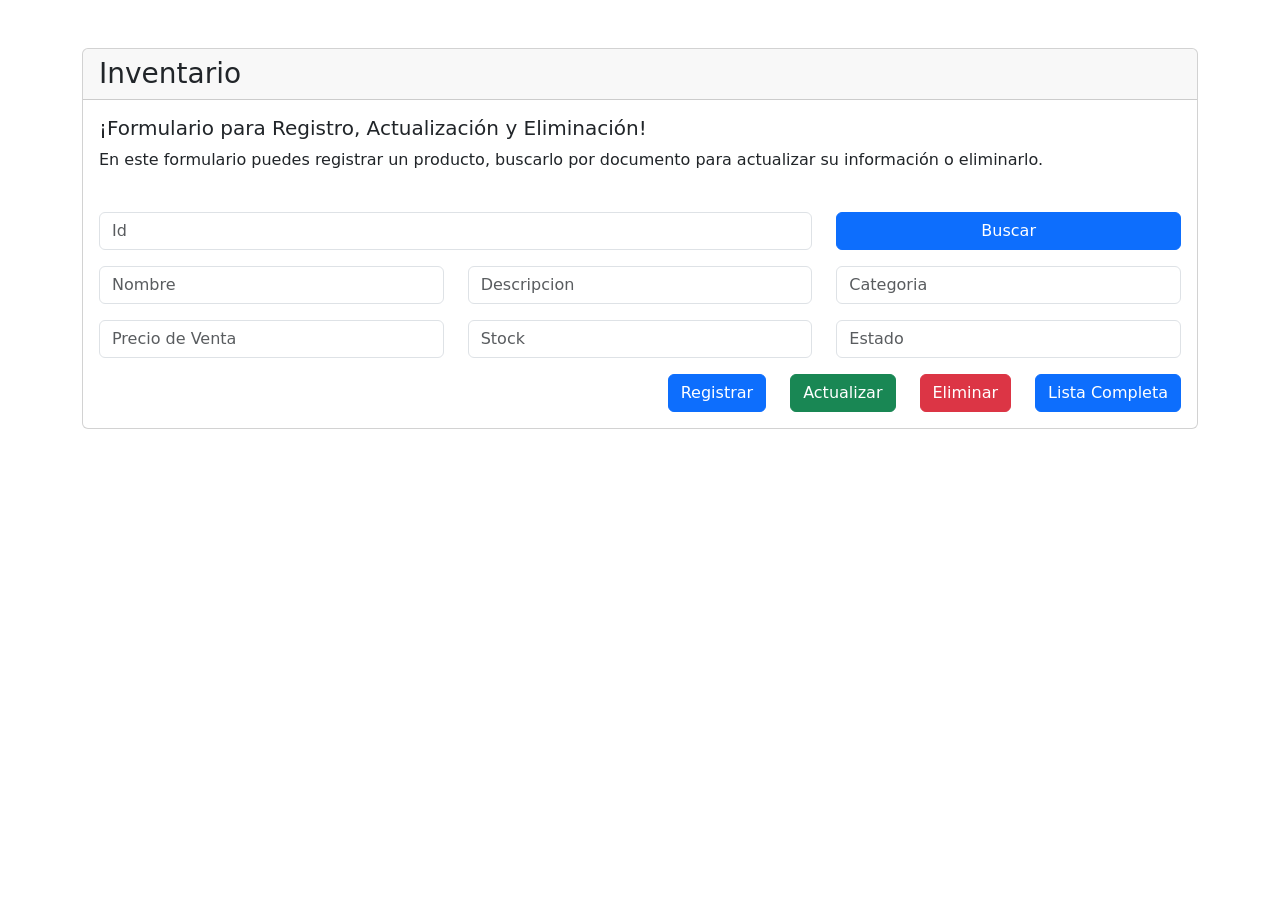
==== inventario/inventario.html @ d582d675 "Index inicial organizado y modificado" ====
<!DOCTYPE html>
<html lang="en">

<head>
    <meta charset="UTF-8">
    <meta name="viewport" content="width=device-width, initial-scale=1.0">
    <link href="https://cdn.jsdelivr.net/npm/bootstrap@5.3.3/dist/css/bootstrap.min.css" rel="stylesheet"
        integrity="sha384-QWTKZyjpPEjISv5WaRU9OFeRpok6YctnYmDr5pNlyT2bRjXh0JMhjY6hW+ALEwIH" crossorigin="anonymous">
    <title>Inventario</title>
</head>
<body>
    <script src="inventario.js"></script>
    <div class="container mt-5" id="informacion">
        <div class="card">
            <h3 class="card-header">Inventario</h3>
            <div class="card-body">
                <h5 class="card-title">¡Formulario para Registro, Actualización y Eliminación!</h5>
                <p class="card-text">
                    En este formulario puedes registrar un producto, buscarlo por documento para
                    actualizar su información o eliminarlo.
                </p><br>
                <form>
                    <div class="row justify-content-end">
                        <div class="col-md-8 mb-3">
                            <input type="number" class="form-control" id="id" placeholder="Id" min="1" required>
                        </div>
                        <div class="col-md-4 mb-3">
                            <input type="button" class="btn btn-primary w-100" value="Buscar" onclick="obtenerProducto()">
                        </div>
                    </div>
                    <div class="row">
                        <div class="col-md-4 mb-3">
                            <input type="text" class="form-control" id="nombre" placeholder="Nombre" required="Teléfono" required>
                            
                        </div>
                        <div class="col-md-4 mb-3">
                            <input type="text" class="form-control" id="descripcion" placeholder="Descripcion"> 
                        </div>
                            <div class="col-md-4 mb-3">
                                <input type="text" class="form-control" id="categoria" placeholder="Categoria"  required>
                            </div>
                            <div class="col-md-4 mb-3">
                                <input type="number" class="form-control" id="precioVenta" placeholder="Precio de Venta" min="1" required>
                            </div>
                            <div class="col-md-4 mb-3">
                                <input type="number" class="form-control" id="stockActual" placeholder="Stock" min="1" required>
                            </div>
                            <div class="col-md-4 mb-3">
                                <input type="text" class="form-control" id="estado" placeholder="Estado"  required>
                            </div>
                    </div>
                        
                            
                            
                        
                        
                        <div class="row justify-content-end">
                            <div class="col-md-auto">
                                <input type="button" class="btn btn-primary" value="Registrar" onclick="registrarProducto()">
                            </div>
                            <div class="col-md-auto">
                                <input type="button" class="btn btn-success" value="Actualizar" onclick="actualizarProducto()">
                            </div>
                            <div class="col-md-auto">
                                <input type="button" class="btn btn-danger" value="Eliminar" onclick="eliminarProducto()">
                            </div>
                            <div class="col-md-auto">
                                <input type="button" class="btn btn-primary" value="Lista Completa" onclick="obtenerListaProductos()">
                            </div>
                        </div>
                </form>
            </div>
        </div>
    </div>
</body>

</html>
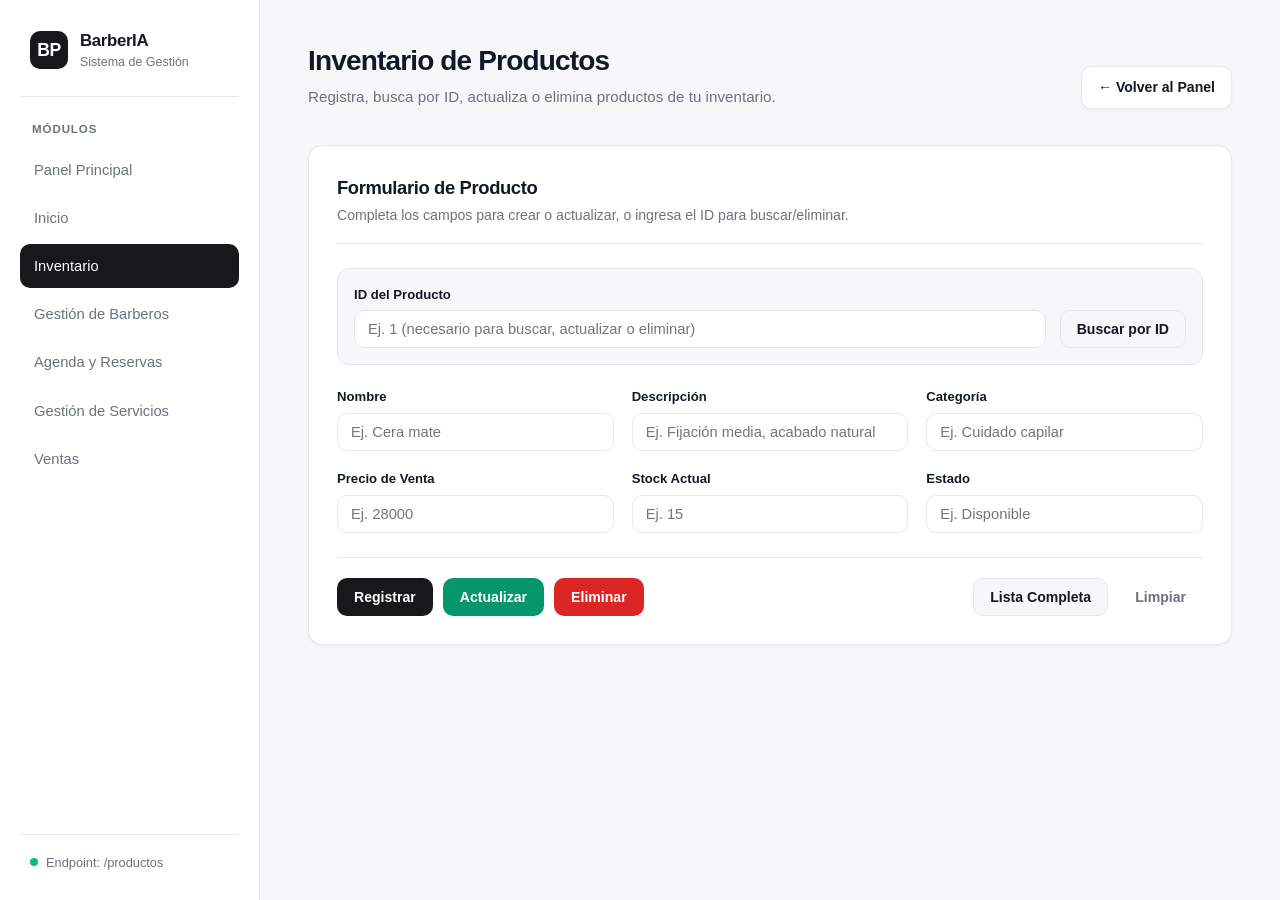
==== commit 785803a5: "frontend inventario hecho" ====
--- a/inventario/inventario.html
+++ b/inventario/inventario.html
@@ -1,77 +1,125 @@
 <!DOCTYPE html>
-<html lang="en">
-
+<html lang="es">
 <head>
-    <meta charset="UTF-8">
-    <meta name="viewport" content="width=device-width, initial-scale=1.0">
-    <link href="https://cdn.jsdelivr.net/npm/bootstrap@5.3.3/dist/css/bootstrap.min.css" rel="stylesheet"
-        integrity="sha384-QWTKZyjpPEjISv5WaRU9OFeRpok6YctnYmDr5pNlyT2bRjXh0JMhjY6hW+ALEwIH" crossorigin="anonymous">
-    <title>Inventario</title>
+  <meta charset="UTF-8" />
+  <meta name="viewport" content="width=device-width, initial-scale=1.0" />
+  <title>BarberIA — Inventario</title>
+  <link rel="stylesheet" href="/styles.css" />
+  <link rel="stylesheet" href="/inventario/inventario.css" />
 </head>
 <body>
-    <script src="inventario.js"></script>
-    <div class="container mt-5" id="informacion">
-        <div class="card">
-            <h3 class="card-header">Inventario</h3>
-            <div class="card-body">
-                <h5 class="card-title">¡Formulario para Registro, Actualización y Eliminación!</h5>
-                <p class="card-text">
-                    En este formulario puedes registrar un producto, buscarlo por documento para
-                    actualizar su información o eliminarlo.
-                </p><br>
-                <form>
-                    <div class="row justify-content-end">
-                        <div class="col-md-8 mb-3">
-                            <input type="number" class="form-control" id="id" placeholder="Id" min="1" required>
-                        </div>
-                        <div class="col-md-4 mb-3">
-                            <input type="button" class="btn btn-primary w-100" value="Buscar" onclick="obtenerProducto()">
-                        </div>
-                    </div>
-                    <div class="row">
-                        <div class="col-md-4 mb-3">
-                            <input type="text" class="form-control" id="nombre" placeholder="Nombre" required="Teléfono" required>
-                            
-                        </div>
-                        <div class="col-md-4 mb-3">
-                            <input type="text" class="form-control" id="descripcion" placeholder="Descripcion"> 
-                        </div>
-                            <div class="col-md-4 mb-3">
-                                <input type="text" class="form-control" id="categoria" placeholder="Categoria"  required>
-                            </div>
-                            <div class="col-md-4 mb-3">
-                                <input type="number" class="form-control" id="precioVenta" placeholder="Precio de Venta" min="1" required>
-                            </div>
-                            <div class="col-md-4 mb-3">
-                                <input type="number" class="form-control" id="stockActual" placeholder="Stock" min="1" required>
-                            </div>
-                            <div class="col-md-4 mb-3">
-                                <input type="text" class="form-control" id="estado" placeholder="Estado"  required>
-                            </div>
-                    </div>
-                        
-                            
-                            
-                        
-                        
-                        <div class="row justify-content-end">
-                            <div class="col-md-auto">
-                                <input type="button" class="btn btn-primary" value="Registrar" onclick="registrarProducto()">
-                            </div>
-                            <div class="col-md-auto">
-                                <input type="button" class="btn btn-success" value="Actualizar" onclick="actualizarProducto()">
-                            </div>
-                            <div class="col-md-auto">
-                                <input type="button" class="btn btn-danger" value="Eliminar" onclick="eliminarProducto()">
-                            </div>
-                            <div class="col-md-auto">
-                                <input type="button" class="btn btn-primary" value="Lista Completa" onclick="obtenerListaProductos()">
-                            </div>
-                        </div>
-                </form>
-            </div>
+
+  <!-- Barra lateral -->
+  <aside class="sidebar">
+    <div>
+      <div class="brand">
+        <div class="brand-icon">BP</div>
+        <div class="brand-text">
+          <h1>BarberIA</h1>
+          <span>Sistema de Gestión</span>
         </div>
+      </div>
+
+      <p class="nav-label">Módulos</p>
+      <ul class="nav-list">
+        <li><a href="/index.html" class="nav-link">Panel Principal</a></li>
+        <li><a href="inicio.html" class="nav-link">Inicio</a></li>
+        <li><a href="/inventario/inventario.html" class="nav-link active">Inventario</a></li>
+        <li><a href="barberos.html" class="nav-link">Gestión de Barberos</a></li>
+        <li><a href="agenda.html" class="nav-link">Agenda y Reservas</a></li>
+        <li><a href="servicios.html" class="nav-link">Gestión de Servicios</a></li>
+        <li><a href="ventas.html" class="nav-link">Ventas</a></li>
+      </ul>
     </div>
+
+    <div class="sidebar-footer">
+      <span class="status-dot online"></span>
+      <span>Endpoint: /productos</span>
+    </div>
+  </aside>
+
+  <!-- Contenido principal -->
+  <main class="main-content">
+    <header class="topbar">
+      <div>
+        <h2>Inventario de Productos</h2>
+        <p>Registra, busca por ID, actualiza o elimina productos de tu inventario.</p>
+      </div>
+      <a href="/index.html" class="btn-outline">← Volver al Panel</a>
+    </header>
+
+    <!-- Tarjeta del Formulario CRUD -->
+    <section class="panel-card">
+      <div class="panel-header">
+        <div>
+          <h3>Formulario de Producto</h3>
+          <p>Completa los campos para crear o actualizar, o ingresa el ID para buscar/eliminar.</p>
+        </div>
+      </div>
+
+      <form id="formInventario" onsubmit="return false;">
+        <!-- Búsqueda por ID -->
+        <div class="search-row">
+          <div class="form-group">
+            <label for="id">ID del Producto</label>
+            <input type="number" id="id" min="1" placeholder="Ej. 1 (necesario para buscar, actualizar o eliminar)" />
+          </div>
+          <div class="search-action">
+            <button type="button" class="btn-secondary" onclick="obtenerProducto()">Buscar por ID</button>
+          </div>
+        </div>
+
+        <!-- Campos del producto -->
+        <div class="form-grid">
+          <div class="form-group">
+            <label for="nombre">Nombre</label>
+            <input type="text" id="nombre" placeholder="Ej. Cera mate" required />
+          </div>
+
+          <div class="form-group">
+            <label for="descripcion">Descripción</label>
+            <input type="text" id="descripcion" placeholder="Ej. Fijación media, acabado natural" required />
+          </div>
+
+          <div class="form-group">
+            <label for="categoria">Categoría</label>
+            <input type="text" id="categoria" placeholder="Ej. Cuidado capilar" required />
+          </div>
+
+          <div class="form-group">
+            <label for="precioVenta">Precio de Venta</label>
+            <input type="number" id="precioVenta" min="0" step="any" placeholder="Ej. 28000" required />
+          </div>
+
+          <div class="form-group">
+            <label for="stockActual">Stock Actual</label>
+            <input type="number" id="stockActual" min="0" step="1" placeholder="Ej. 15" required />
+          </div>
+
+          <div class="form-group">
+            <label for="estado">Estado</label>
+            <input type="text" id="estado" placeholder="Ej. Disponible" required />
+          </div>
+        </div>
+
+        <div id="mensajeEstado" class="feedback" role="status" aria-live="polite"></div>
+
+        <!-- Acciones CRUD -->
+        <div class="actions-bar">
+          <div class="actions-left">
+            <button type="button" class="btn-primary" onclick="registrarProducto()">Registrar</button>
+            <button type="button" class="btn-success" onclick="actualizarProducto()">Actualizar</button>
+            <button type="button" class="btn-danger" onclick="eliminarProducto()">Eliminar</button>
+          </div>
+          <div class="actions-right">
+            <button type="button" class="btn-secondary" onclick="obtenerListaProductos()">Lista Completa</button>
+            <button type="button" class="btn-ghost" onclick="limpiarFormulario()">Limpiar</button>
+          </div>
+        </div>
+      </form>
+    </section>
+
+   
+  <script src="/inventario/inventario.js"></script>
 </body>
-
 </html>
--- a/styles.css
+++ b/styles.css
@@ -0,0 +1,338 @@
+:root {
+  --bg: #f6f7f9;
+  --surface: #ffffff;
+  --border: #e5e7eb;
+  --text-main: #111827;
+  --text-muted: #6b7280;
+  --accent: #18181b;
+  --accent-hover: #27272a;
+  --success: #10b981;
+  --danger: #ef4444;
+  --warning: #f59e0b;
+  --radius: 14px;
+  --shadow-sm: 0 1px 3px rgba(0, 0, 0, 0.04);
+  --shadow-md: 0 10px 25px -5px rgba(0, 0, 0, 0.06);
+}
+
+* {
+  box-sizing: border-box;
+  margin: 0;
+  padding: 0;
+}
+
+body {
+  font-family: -apple-system, BlinkMacSystemFont, "Segoe UI", Roboto, Inter, sans-serif;
+  background-color: var(--bg);
+  color: var(--text-main);
+  display: flex;
+  min-height: 100vh;
+  line-height: 1.5;
+}
+
+/* Sidebar minimalista */
+.sidebar {
+  width: 260px;
+  background-color: var(--surface);
+  border-right: 1px solid var(--border);
+  padding: 28px 20px;
+  display: flex;
+  flex-direction: column;
+  justify-content: space-between;
+  position: sticky;
+  top: 0;
+  height: 100vh;
+}
+
+.brand {
+  display: flex;
+  align-items: center;
+  gap: 12px;
+  padding: 0 10px 24px;
+  border-bottom: 1px solid var(--border);
+  margin-bottom: 24px;
+}
+
+.brand-icon {
+  width: 38px;
+  height: 38px;
+  background-color: var(--accent);
+  color: #ffffff;
+  border-radius: 10px;
+  display: grid;
+  place-items: center;
+  font-weight: 700;
+  font-size: 1.1rem;
+  letter-spacing: -0.5px;
+}
+
+.brand-text h1 {
+  font-size: 1.05rem;
+  font-weight: 700;
+  letter-spacing: -0.02em;
+}
+
+.brand-text span {
+  font-size: 0.78rem;
+  color: var(--text-muted);
+  display: block;
+}
+
+.nav-label {
+  font-size: 0.72rem;
+  text-transform: uppercase;
+  letter-spacing: 0.08em;
+  color: var(--text-muted);
+  font-weight: 600;
+  padding: 0 12px;
+  margin-bottom: 10px;
+}
+
+.nav-list {
+  list-style: none;
+  display: flex;
+  flex-direction: column;
+  gap: 4px;
+}
+
+.nav-link {
+  display: flex;
+  align-items: center;
+  gap: 12px;
+  padding: 11px 14px;
+  border-radius: 10px;
+  text-decoration: none;
+  color: var(--text-muted);
+  font-size: 0.92rem;
+  font-weight: 500;
+  transition: all 0.18s ease;
+}
+
+.nav-link:hover {
+  background-color: var(--bg);
+  color: var(--text-main);
+}
+
+.nav-link.active {
+  background-color: var(--accent);
+  color: #ffffff;
+}
+
+.nav-link svg {
+  width: 18px;
+  height: 18px;
+  stroke-width: 1.9;
+  flex-shrink: 0;
+}
+
+.sidebar-footer {
+  padding-top: 18px;
+  border-top: 1px solid var(--border);
+  font-size: 0.8rem;
+  color: var(--text-muted);
+  padding-left: 10px;
+  display: flex;
+  align-items: center;
+  gap: 8px;
+}
+
+.status-dot {
+  display: inline-block;
+  width: 8px;
+  height: 8px;
+  background-color: var(--warning);
+  border-radius: 50%;
+  transition: background-color 0.25s ease;
+}
+
+.status-dot.online {
+  background-color: var(--success);
+}
+
+.status-dot.offline {
+  background-color: var(--danger);
+}
+
+/* Contenido Principal */
+.main-content {
+  flex: 1;
+  padding: 40px 48px;
+  max-width: 1280px;
+  margin: 0 auto;
+}
+
+.topbar {
+  display: flex;
+  justify-content: space-between;
+  align-items: flex-end;
+  margin-bottom: 36px;
+  flex-wrap: wrap;
+  gap: 16px;
+}
+
+.topbar h2 {
+  font-size: 1.75rem;
+  font-weight: 700;
+  letter-spacing: -0.03em;
+}
+
+.topbar p {
+  color: var(--text-muted);
+  font-size: 0.95rem;
+  margin-top: 4px;
+}
+
+.badge-api {
+  background-color: var(--surface);
+  border: 1px solid var(--border);
+  padding: 8px 14px;
+  border-radius: 999px;
+  font-size: 0.82rem;
+  color: var(--text-muted);
+  box-shadow: var(--shadow-sm);
+}
+
+/* Tarjetas de Resumen Rápido */
+.stats-row {
+  display: grid;
+  grid-template-columns: repeat(auto-fit, minmax(200px, 1fr));
+  gap: 18px;
+  margin-bottom: 40px;
+}
+
+.stat-card {
+  background-color: var(--surface);
+  border: 1px solid var(--border);
+  border-radius: var(--radius);
+  padding: 20px 22px;
+  box-shadow: var(--shadow-sm);
+}
+
+.stat-card span {
+  font-size: 0.82rem;
+  color: var(--text-muted);
+  font-weight: 500;
+}
+
+.stat-card strong {
+  display: block;
+  font-size: 1.55rem;
+  font-weight: 700;
+  margin-top: 6px;
+  letter-spacing: -0.02em;
+}
+
+/* Cuadrícula de Módulos CRUD */
+.section-title {
+  font-size: 1.05rem;
+  font-weight: 600;
+  margin-bottom: 18px;
+  color: var(--text-main);
+}
+
+.modules-grid {
+  display: grid;
+  grid-template-columns: repeat(auto-fill, minmax(300px, 1fr));
+  gap: 22px;
+}
+
+.module-card {
+  background-color: var(--surface);
+  border: 1px solid var(--border);
+  border-radius: var(--radius);
+  padding: 26px;
+  text-decoration: none;
+  color: inherit;
+  display: flex;
+  flex-direction: column;
+  justify-content: space-between;
+  transition: transform 0.2s ease, box-shadow 0.2s ease, border-color 0.2s ease;
+  box-shadow: var(--shadow-sm);
+}
+
+.module-card:hover {
+  transform: translateY(-3px);
+  box-shadow: var(--shadow-md);
+  border-color: #d1d5db;
+}
+
+.card-header {
+  display: flex;
+  justify-content: space-between;
+  align-items: center;
+  margin-bottom: 18px;
+}
+
+.icon-box {
+  width: 44px;
+  height: 44px;
+  border-radius: 12px;
+  background-color: var(--bg);
+  border: 1px solid var(--border);
+  display: grid;
+  place-items: center;
+  color: var(--text-main);
+}
+
+.module-tag {
+  font-size: 0.74rem;
+  font-weight: 600;
+  padding: 4px 10px;
+  border-radius: 999px;
+  background-color: var(--bg);
+  color: var(--text-muted);
+}
+
+.module-card h3 {
+  font-size: 1.12rem;
+  font-weight: 600;
+  margin-bottom: 8px;
+  letter-spacing: -0.01em;
+}
+
+.module-card p {
+  font-size: 0.88rem;
+  color: var(--text-muted);
+  margin-bottom: 22px;
+}
+
+.card-footer {
+  display: flex;
+  align-items: center;
+  justify-content: space-between;
+  font-size: 0.85rem;
+  font-weight: 600;
+  color: var(--text-main);
+  padding-top: 14px;
+  border-top: 1px solid var(--bg);
+}
+
+.module-card:hover .arrow {
+  transform: translateX(4px);
+}
+
+.arrow {
+  transition: transform 0.2s ease;
+}
+
+/* Responsivo */
+@media (max-width: 860px) {
+  body {
+    flex-direction: column;
+  }
+  .sidebar {
+    width: 100%;
+    height: auto;
+    position: static;
+    padding: 18px 20px;
+  }
+  .nav-list {
+    flex-direction: row;
+    flex-wrap: wrap;
+  }
+  .sidebar-footer {
+    display: none;
+  }
+  .main-content {
+    padding: 28px 20px;
+  }
+}
--- a/inventario/inventario.css
+++ b/inventario/inventario.css
@@ -0,0 +1,258 @@
+.btn-outline,
+.btn-primary,
+.btn-secondary,
+.btn-success,
+.btn-danger,
+.btn-ghost {
+  display: inline-flex;
+  align-items: center;
+  justify-content: center;
+  gap: 8px;
+  padding: 10px 16px;
+  border-radius: 10px;
+  font-size: 0.88rem;
+  font-weight: 600;
+  text-decoration: none;
+  cursor: pointer;
+  border: 1px solid transparent;
+  transition: all 0.18s ease;
+}
+
+.btn-outline {
+  background-color: var(--surface);
+  color: var(--text-main);
+  border-color: var(--border);
+  box-shadow: var(--shadow-sm);
+}
+
+.btn-outline:hover {
+  background-color: var(--bg);
+}
+
+.btn-primary {
+  background-color: var(--accent);
+  color: #ffffff;
+}
+
+.btn-primary:hover {
+  background-color: var(--accent-hover);
+}
+
+.btn-secondary {
+  background-color: var(--bg);
+  color: var(--text-main);
+  border-color: var(--border);
+}
+
+.btn-secondary:hover {
+  background-color: #eceef2;
+}
+
+.btn-success {
+  background-color: #059669;
+  color: #ffffff;
+}
+
+.btn-success:hover {
+  background-color: #047857;
+}
+
+.btn-danger {
+  background-color: #dc2626;
+  color: #ffffff;
+}
+
+.btn-danger:hover {
+  background-color: #b91c1c;
+}
+
+.btn-ghost {
+  background-color: transparent;
+  color: var(--text-muted);
+}
+
+.btn-ghost:hover {
+  color: var(--text-main);
+  background-color: var(--bg);
+}
+
+/* Tarjetas del módulo */
+.panel-card {
+  background-color: var(--surface);
+  border: 1px solid var(--border);
+  border-radius: var(--radius);
+  padding: 28px;
+  box-shadow: var(--shadow-sm);
+}
+
+.table-section {
+  margin-top: 24px;
+}
+
+.panel-header {
+  margin-bottom: 24px;
+  padding-bottom: 16px;
+  border-bottom: 1px solid var(--border);
+}
+
+.panel-header h3 {
+  font-size: 1.15rem;
+  font-weight: 700;
+  letter-spacing: -0.02em;
+}
+
+.panel-header p {
+  font-size: 0.88rem;
+  color: var(--text-muted);
+  margin-top: 4px;
+}
+
+/* Fila de búsqueda por ID */
+.search-row {
+  display: grid;
+  grid-template-columns: 1fr auto;
+  gap: 14px;
+  align-items: end;
+  padding: 16px;
+  background-color: var(--bg);
+  border: 1px solid var(--border);
+  border-radius: 12px;
+  margin-bottom: 22px;
+}
+
+/* Cuadrícula de campos */
+.form-grid {
+  display: grid;
+  grid-template-columns: repeat(3, 1fr);
+  gap: 18px;
+}
+
+.form-group {
+  display: flex;
+  flex-direction: column;
+  gap: 6px;
+}
+
+.form-group label {
+  font-size: 0.82rem;
+  font-weight: 600;
+  color: var(--text-main);
+}
+
+.form-group input {
+  width: 100%;
+  padding: 10px 13px;
+  border-radius: 10px;
+  border: 1px solid var(--border);
+  background-color: var(--surface);
+  color: var(--text-main);
+  font-size: 0.92rem;
+  transition: border-color 0.18s ease, box-shadow 0.18s ease;
+}
+
+.form-group input:focus {
+  outline: none;
+  border-color: var(--accent);
+  box-shadow: 0 0 0 3px rgba(24, 24, 27, 0.08);
+}
+
+/* Mensajes de estado */
+.feedback {
+  margin-top: 18px;
+  padding: 12px 14px;
+  border-radius: 10px;
+  font-size: 0.88rem;
+  font-weight: 500;
+  display: none;
+}
+
+.feedback.show {
+  display: block;
+}
+
+.feedback.success {
+  background-color: #ecfdf5;
+  color: #065f46;
+  border: 1px solid #a7f3d0;
+}
+
+.feedback.error {
+  background-color: #fef2f2;
+  color: #991b1b;
+  border: 1px solid #fecaca;
+}
+
+/* Barra de botones CRUD */
+.actions-bar {
+  display: flex;
+  justify-content: space-between;
+  align-items: center;
+  flex-wrap: wrap;
+  gap: 12px;
+  margin-top: 24px;
+  padding-top: 20px;
+  border-top: 1px solid var(--border);
+}
+
+.actions-left,
+.actions-right {
+  display: flex;
+  flex-wrap: wrap;
+  gap: 10px;
+}
+
+/* Tabla */
+.table-responsive {
+  overflow-x: auto;
+}
+
+.data-table {
+  width: 100%;
+  border-collapse: collapse;
+  font-size: 0.9rem;
+}
+
+.data-table th {
+  text-align: left;
+  font-size: 0.76rem;
+  text-transform: uppercase;
+  letter-spacing: 0.06em;
+  color: var(--text-muted);
+  font-weight: 600;
+  padding: 12px 14px;
+  border-bottom: 1px solid var(--border);
+  background-color: var(--bg);
+}
+
+.data-table td {
+  padding: 13px 14px;
+  border-bottom: 1px solid var(--border);
+  color: var(--text-main);
+}
+
+.data-table tbody tr {
+  cursor: pointer;
+  transition: background-color 0.15s ease;
+}
+
+.data-table tbody tr:hover {
+  background-color: var(--bg);
+}
+
+.empty-cell {
+  text-align: center !important;
+  color: var(--text-muted) !important;
+  padding: 24px !important;
+}
+
+@media (max-width: 860px) {
+  .form-grid {
+    grid-template-columns: 1fr;
+  }
+  .search-row {
+    grid-template-columns: 1fr;
+  }
+  .panel-card {
+    padding: 20px;
+  }
+}
